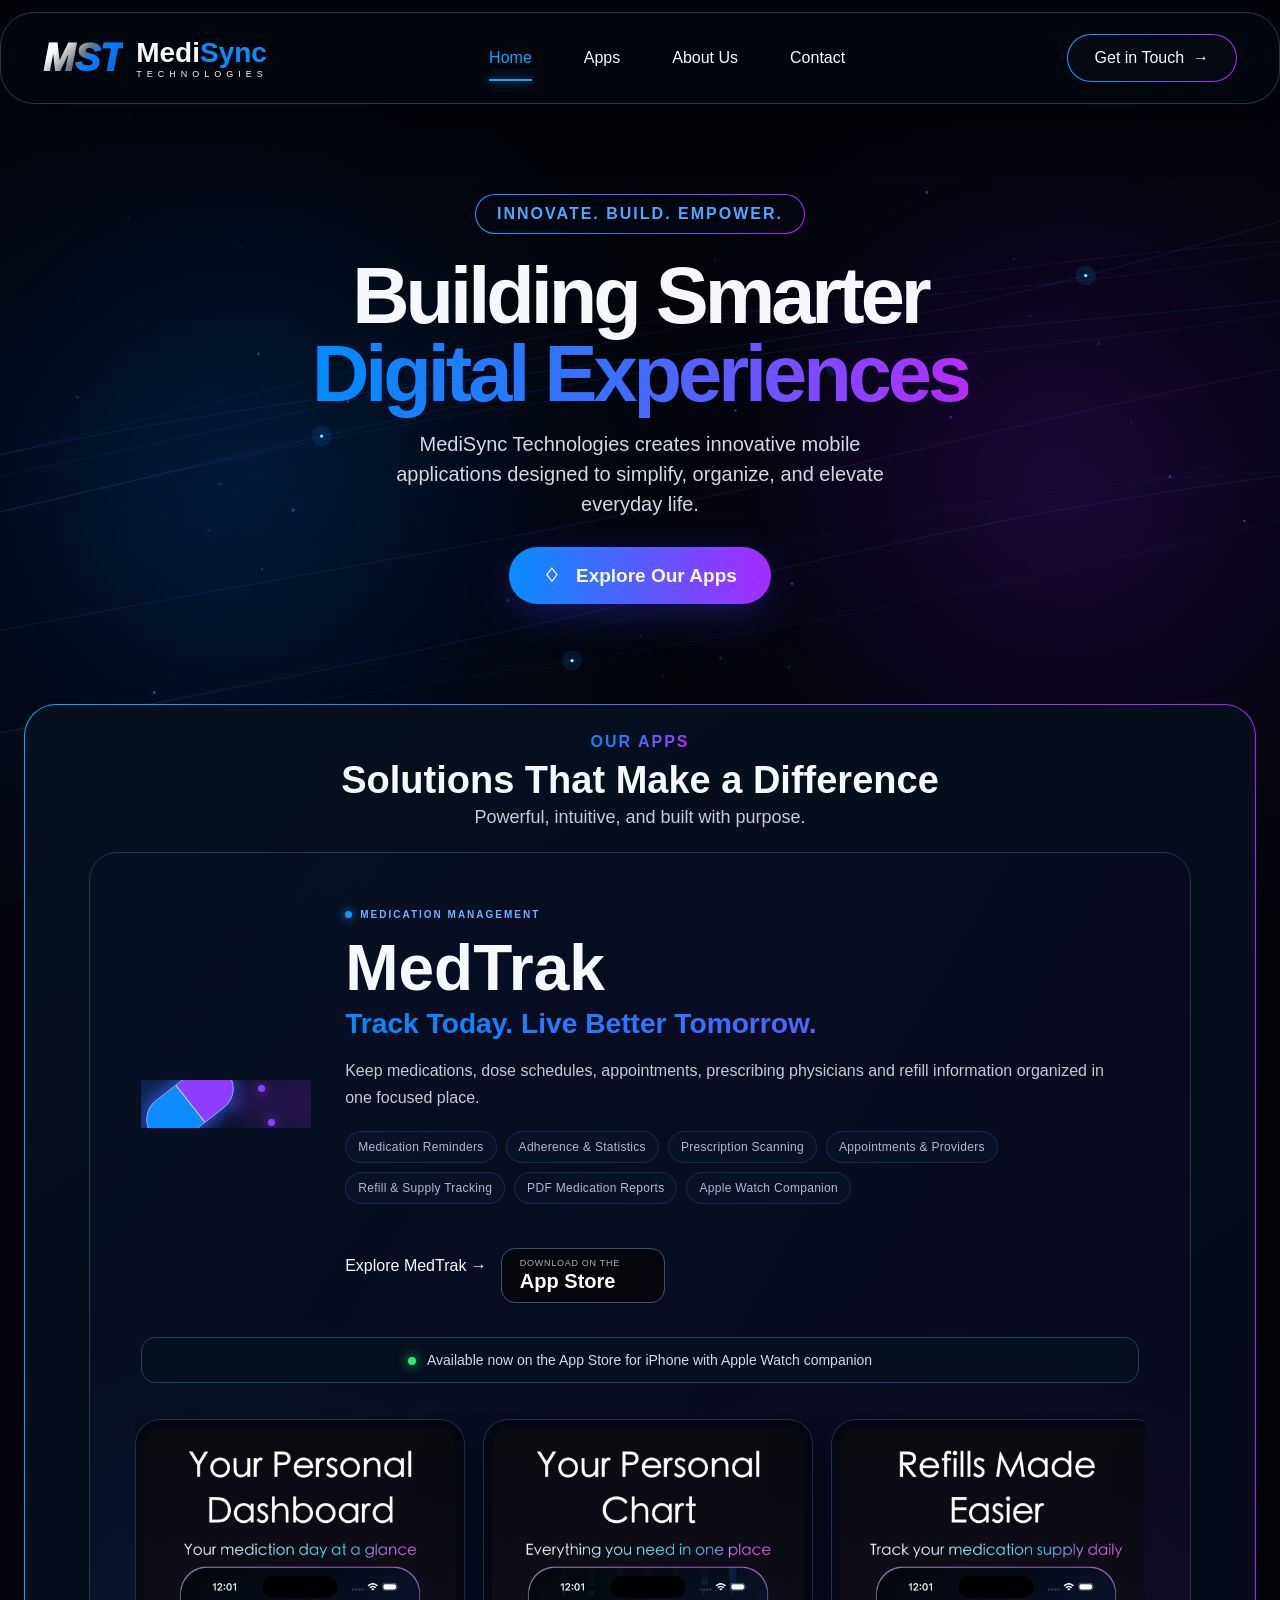
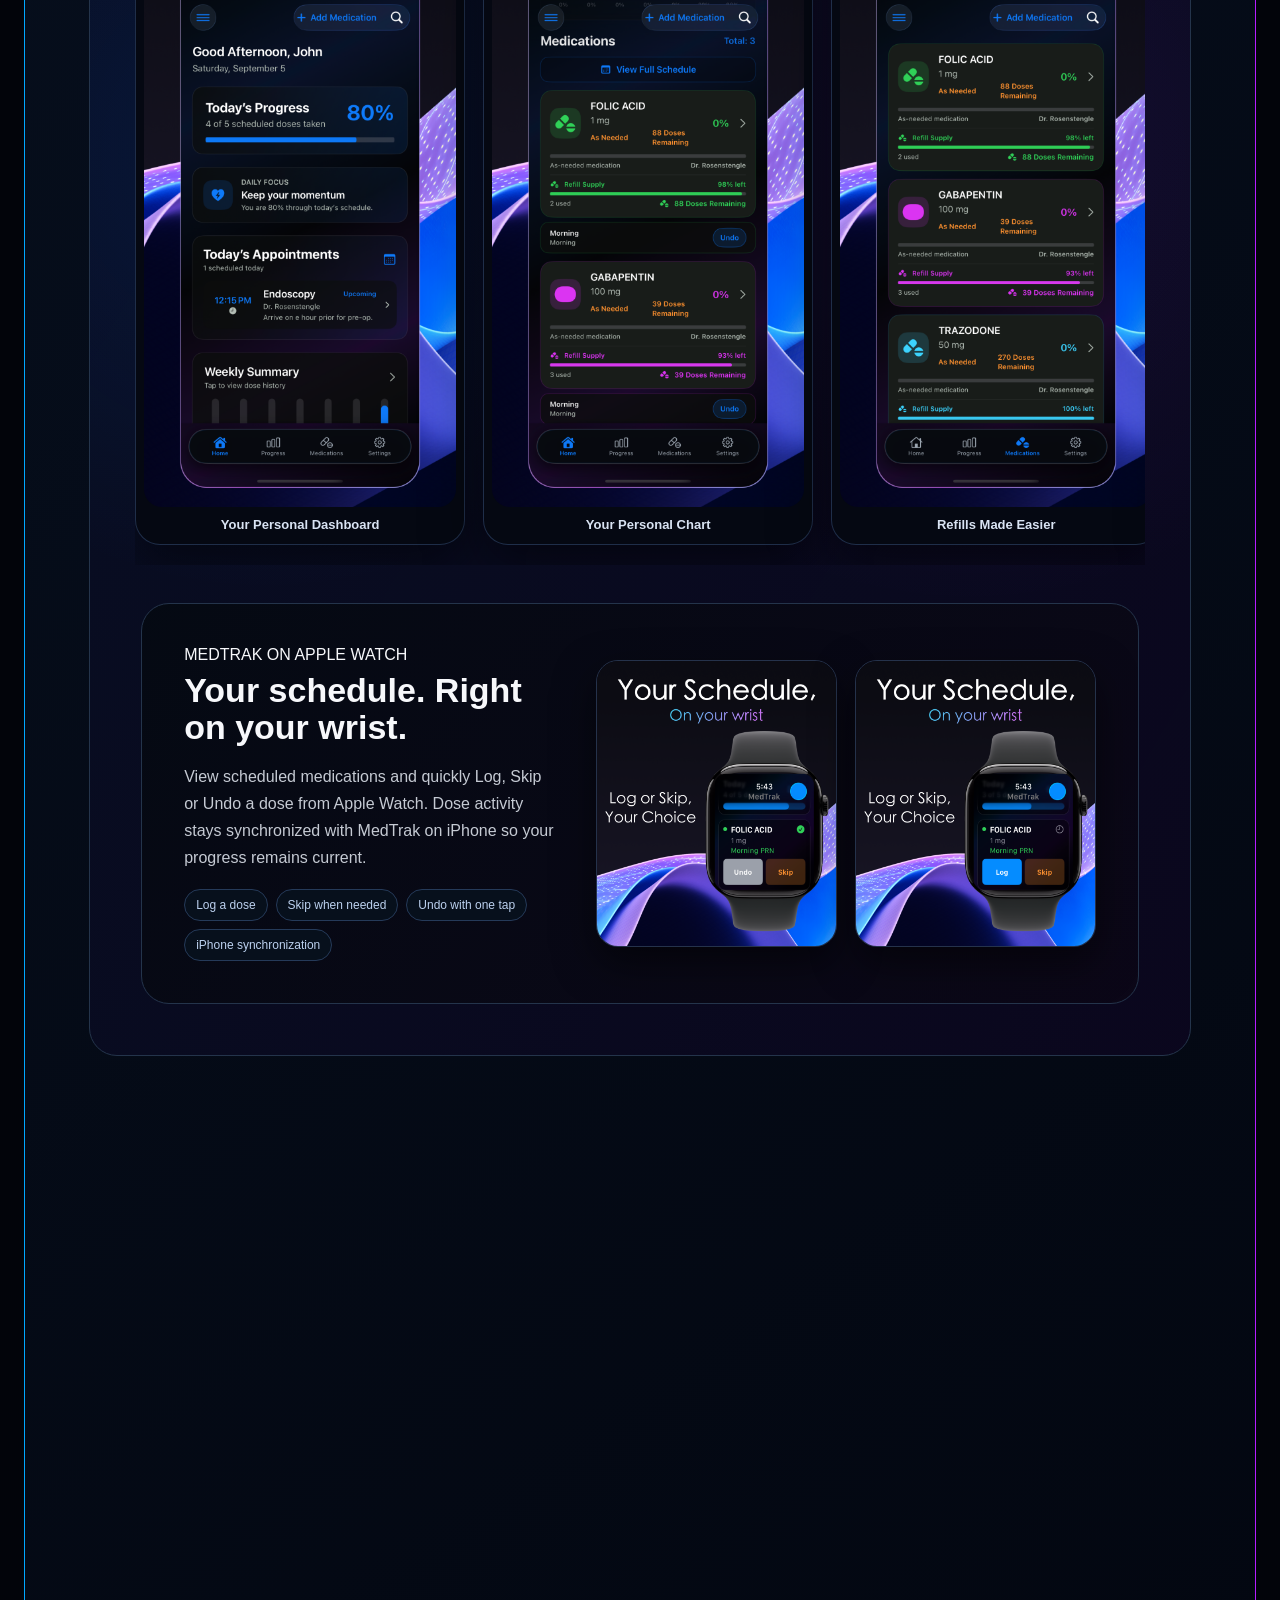
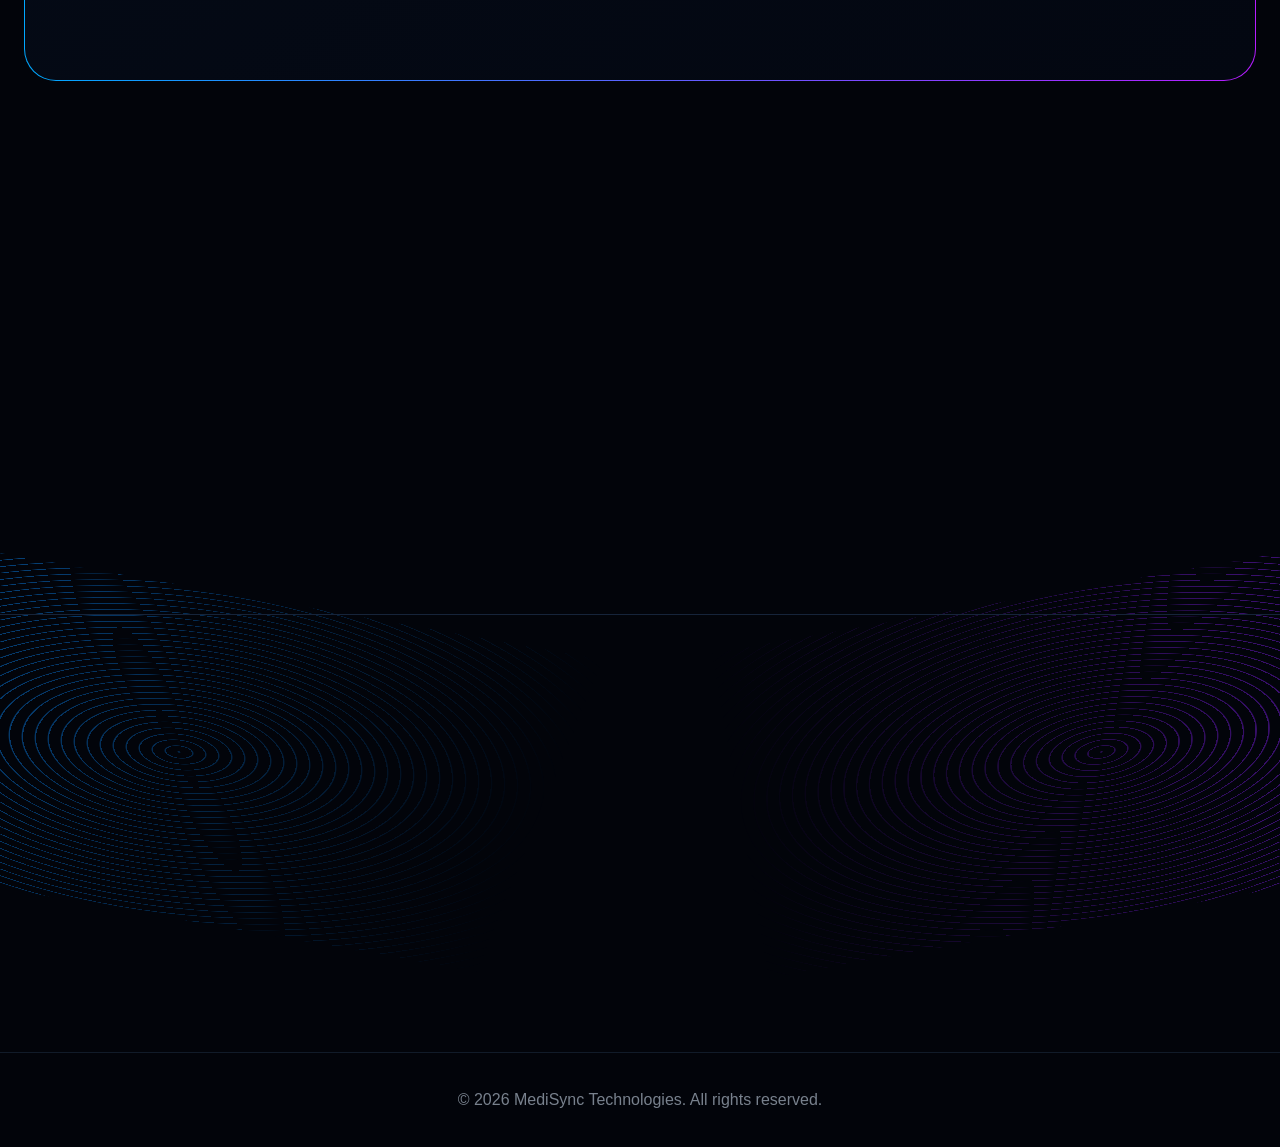
==== index-medtrak-fixed.html @ 6a45f472 "Add files via upload" ====
<!doctype html>
<html lang="en">
<head>
<meta charset="utf-8"><meta name="viewport" content="width=device-width,initial-scale=1">
<meta name="theme-color" content="#02040a">
<title>MediSync Technologies</title>
<meta name="description" content="MediSync Technologies creates innovative mobile applications designed to simplify, organize, and elevate everyday life.">
<link rel="stylesheet" href="styles.css">
</head>
<body>
<canvas id="mst-particle-canvas" aria-hidden="true"></canvas>

<header class="topbar">
  <a class="brand" href="#home"><span class="mst">MST</span><span><b>Medi<span>Sync</span></b><small>TECHNOLOGIES</small></span></a>
  <nav><a class="active" href="#home">Home</a><a href="#apps">Apps</a><a href="#about">About Us</a><a href="#contact">Contact</a></nav>
  <a class="outline" href="#contact">Get in Touch&nbsp;&nbsp;→</a>
</header>

<main>
<section id="home" class="hero">
  <div class="hero-inner reveal">
    <div class="badge">INNOVATE. BUILD. EMPOWER.</div>
    <h1>Building Smarter<br><span>Digital Experiences</span></h1>
    <p>MediSync Technologies creates innovative mobile<br class="desktop"> applications designed to simplify, organize, and elevate<br class="desktop"> everyday life.</p>
    <a class="primary" href="#apps">♢ &nbsp; Explore Our Apps</a>
  </div>
</section>

<section id="apps" class="apps-shell">
  <div class="section-title reveal"><span>OUR APPS</span><h2>Solutions That Make a Difference</h2><p>Powerful, intuitive, and built with purpose.</p></div>
  <article class="app-card medtrak-showcase reveal">
  <div class="app-info medtrak-info">
    <div class="app-icon medtrak-icon" aria-label="MedTrak app icon">
      <div class="pill-icon" aria-hidden="true"><span></span></div>
      <i class="spark s1"></i><i class="spark s2"></i><i class="spark s3"></i>
    </div>

    <div class="app-copy">
      <div class="app-status"><span></span> MEDICATION MANAGEMENT</div>
      <h3>MedTrak</h3>
      <h4>Track Today. Live Better Tomorrow.</h4>
      <p>
        Keep medications, dose schedules, appointments, prescribing physicians and
        refill information organized in one focused place.
      </p>

      <div class="feature-chips" aria-label="MedTrak features">
        <span>Medication Reminders</span>
        <span>Adherence & Statistics</span>
        <span>Prescription Scanning</span>
        <span>Appointments & Providers</span>
        <span>Refill & Supply Tracking</span>
        <span>PDF Medication Reports</span>
        <span>Apple Watch Companion</span>
      </div>

      <div class="app-actions">
        <a class="outline-button" href="#medtrak-details">Explore MedTrak <span>→</span></a>
        <a class="store-badge live-store" href="https://apps.apple.com/us/app/id6804344201" target="_blank" rel="noopener" aria-label="Download MedTrak on the App Store">
          <small>DOWNLOAD ON THE</small>
          <strong>App Store</strong>
        </a>
      </div>
    </div>
  </div>

  <div class="medtrak-release-strip">
    <span class="release-dot"></span> Available now on the App Store for iPhone with Apple Watch companion
  </div>

  <div class="medtrak-gallery" aria-label="MedTrak App Store screenshots">
    <figure><img src="./1.png" alt="MedTrak personal dashboard showing today's medication progress and appointments" loading="lazy"><figcaption>Your Personal Dashboard</figcaption></figure>
    <figure><img src="./2.png" alt="MedTrak personal chart showing medications, refill supply and dose actions" loading="lazy"><figcaption>Your Personal Chart</figcaption></figure>
    <figure><img src="./3.png" alt="MedTrak medication supply and refill tracking screen" loading="lazy"><figcaption>Refills Made Easier</figcaption></figure>
    <figure><img src="./4.png" alt="MedTrak progress dashboard with medication adherence statistics" loading="lazy"><figcaption>Understand Your Habits</figcaption></figure>
    <figure><img src="./5.png" alt="MedTrak appointment details with physician, map and directions" loading="lazy"><figcaption>Organized Care</figcaption></figure>
    <figure><img src="./6.png" alt="MedTrak statistics showing adherence, streaks and medication insights" loading="lazy"><figcaption>Your Personal Goals</figcaption></figure>
  </div>

  <section class="watch-showcase" aria-label="MedTrak for Apple Watch">
    <div class="watch-copy">
      <div class="section-kicker">MEDTRAK ON APPLE WATCH</div>
      <h3>Your schedule. Right on your wrist.</h3>
      <p>View scheduled medications and quickly Log, Skip or Undo a dose from Apple Watch. Dose activity stays synchronized with MedTrak on iPhone so your progress remains current.</p>
      <div class="watch-points"><span>Log a dose</span><span>Skip when needed</span><span>Undo with one tap</span><span>iPhone synchronization</span></div>
    </div>
    <div class="watch-images">
      <img src="./w1.png" alt="MedTrak Apple Watch screen with Log and Skip controls" loading="lazy">
      <img src="./w2.png" alt="MedTrak Apple Watch screen after logging a dose with Undo control" loading="lazy">
    </div>
  </section>
</article>

<div class="medtrak-details reveal" id="medtrak-details">
  <div class="details-copy">
    <div class="section-kicker">MEDTRAK AT A GLANCE</div>
    <h3>Built to keep the important details close.</h3>
    <p>
      MedTrak brings medication schedules, dose history, refill supply, appointments, providers,
      prescription scanning, statistics and medication reports together in one focused experience.
    </p>
  </div>

  <div class="feature-grid">
    <div class="feature-card"><b>01</b><h4>Stay on schedule</h4><p>Daily timeline, reminders and quick Taken/Undo actions keep the day understandable.</p></div>
    <div class="feature-card"><b>02</b><h4>Know your supply</h4><p>Quantity, usage and doses remaining help make low-supply situations visible before they become urgent.</p></div>
    <div class="feature-card"><b>03</b><h4>Keep care connected</h4><p>Appointments, physicians, pharmacies and prescribed medications can stay linked together.</p></div>
    <div class="feature-card"><b>04</b><h4>Share a clear report</h4><p>Generate a clean medication summary for appointments, printing or sharing when needed.</p></div>
    <div class="feature-card"><b>05</b><h4>Scan supported prescriptions</h4><p>Use the camera to scan supported flat prescription labels, then review recognized information before saving.</p></div>
    <div class="feature-card"><b>06</b><h4>See your progress</h4><p>Review adherence, streaks, dose history and medication insights over time.</p></div>
  </div>
</div>
</section>

<section id="about" class="lower reveal"><span>ABOUT US</span><h2>Technology designed around real life.</h2><p>We create focused, thoughtfully designed digital experiences that make everyday tasks clearer, easier, and more useful.</p></section>
<section id="contact" class="lower contact reveal"><span>CONTACT</span><h2>Let's build something useful.</h2><a class="primary" href="mailto:hello@medisynctech.com">Get in Touch →</a></section>
</main>
<footer>© <span id="year"></span> MediSync Technologies. All rights reserved.</footer>
<script src="script.js"></script>
</body></html>
---- styles.css ----
*{box-sizing:border-box}html{scroll-behavior:auto}body{margin:0;background:#02040a;color:#f7f8fb;font-family:Inter,-apple-system,BlinkMacSystemFont,"Segoe UI",sans-serif;overflow-x:hidden}a{text-decoration:none;color:inherit}#mst-particle-canvas{position:fixed!important;inset:0!important;width:100%!important;height:100%!important;z-index:0!important;pointer-events:none!important}.topbar,main,footer{position:relative;z-index:1}.topbar{position:sticky;top:12px;z-index:30;max-width:1500px;margin:12px auto 0;padding:13px 42px;min-height:80px;border:1px solid #26394d;border-radius:34px;background:rgba(2,6,13,.82);backdrop-filter:blur(18px);display:flex;align-items:center;justify-content:space-between;box-shadow:0 16px 50px #0008}.brand{display:flex;align-items:center;gap:13px}.brand .mst{font-size:38px;font-weight:950;font-style:italic;background:linear-gradient(135deg,#fff 20%,#6d737d 47%,#087fff 55%,#0066dc);-webkit-background-clip:text;color:transparent}.brand b{font-size:28px}.brand b span{color:#098cff}.brand small{display:block;font-size:9px;letter-spacing:5px}.topbar nav{display:flex;gap:52px}.topbar nav a{padding:23px 0;position:relative}.topbar nav a.active,.topbar nav a:hover{color:#00a8ff}.topbar nav a.active:after{content:"";position:absolute;left:0;right:0;bottom:9px;height:2px;background:#00a8ff;box-shadow:0 0 12px #00a8ff}.outline{display:inline-flex;padding:14px 27px;border:1px solid transparent;border-radius:999px;background:linear-gradient(#040912,#040912) padding-box,linear-gradient(90deg,#00a8ff,#bd1cff) border-box}.hero{min-height:640px;display:grid;place-items:center;text-align:center;padding:55px 20px 105px;overflow:hidden;background:radial-gradient(circle at 20% 58%,#0077ff1f,transparent 28%),radial-gradient(circle at 82% 58%,#861cff1f,transparent 28%)}.hero:before,.hero:after{content:"";position:absolute;width:58vw;height:330px;bottom:30px;opacity:.55;background:repeating-radial-gradient(ellipse at center,#0b8cff 0 1px,transparent 2px 13px);transform:rotate(10deg) skewX(-12deg);mask-image:linear-gradient(90deg,#000,transparent)}.hero:before{left:-15%}.hero:after{right:-15%;transform:rotate(-10deg) scaleX(-1);background:repeating-radial-gradient(ellipse at center,#8b22ff 0 1px,transparent 2px 13px)}.hero-inner{z-index:2}.badge{display:inline-block;padding:10px 21px;border:1px solid transparent;border-radius:999px;background:linear-gradient(#020610,#020610) padding-box,linear-gradient(90deg,#00a8ff,#b31dff) border-box;color:#49aaff;font-weight:800;letter-spacing:2px}.hero h1{font-size:clamp(54px,6.2vw,96px);line-height:.98;letter-spacing:-4px;margin:23px 0 17px}.hero h1 span,.app-copy h4,.section-title>span,.lower>span{background:linear-gradient(90deg,#008cff,#416cff,#b52cff);-webkit-background-clip:text;color:transparent}.hero p{font-size:20px;line-height:1.5;color:#d5d8df;margin:0 0 28px}.primary{display:inline-flex;padding:17px 34px;border-radius:999px;background:linear-gradient(90deg,#078dff,#a52cff);font-size:19px;font-weight:750;box-shadow:0 12px 40px #433dff4d}.apps-shell{margin:-40px 24px 0;padding:28px clamp(20px,5vw,72px) 48px;border:1px solid transparent;border-radius:32px;background:linear-gradient(145deg,#07101f,#030711) padding-box,linear-gradient(90deg,#00a8ff,#b51cff) border-box;box-shadow:0 -10px 38px #334cff24}.section-title{text-align:center}.section-title>span,.lower>span{font-weight:900;letter-spacing:2px}.section-title h2{font-size:38px;margin:8px 0 5px}.section-title p{margin:0;color:#c8ccd4;font-size:18px}.app-card{max-width:1280px;margin:24px auto 0;padding:28px;border:1px solid #24344b;border-radius:28px;background:#040912d9;display:grid;grid-template-columns:.88fr 1.2fr;gap:32px;overflow:hidden}.app-copy{display:flex;align-items:center;gap:30px}.med-icon{position:relative;flex:0 0 190px;height:190px;border-radius:42px;border:2px solid #218cff;background:radial-gradient(circle at 45% 40%,#19338c,#080c1c 63%);box-shadow:0 0 28px #096dff,0 0 38px #8b22ff77 inset}.capsule{position:absolute;left:46px;top:71px;width:100px;height:46px;border-radius:30px;transform:rotate(-45deg);background:linear-gradient(90deg,#0875ff 0 50%,#8151ff 50%);border:2px solid #7d9cff;box-shadow:0 0 20px #315fff}.med-icon i{position:absolute;width:7px;height:7px;border-radius:50%;background:#8c3cff;box-shadow:0 0 10px #8c3cff}.med-icon i:nth-of-type(1){left:140px;top:48px}.med-icon i:nth-of-type(2){left:151px;top:63px}.med-icon i:nth-of-type(3){left:132px;top:133px}.app-copy h3{font-size:38px;margin:0}.app-copy h4{font-size:22px;margin:2px 0 17px}.app-copy p{color:#c5cad3;line-height:1.65;margin:0 0 20px}.phones{display:flex;gap:20px;justify-content:center;align-items:flex-end}.phone{width:188px;height:360px;border-radius:31px;padding:7px;background:linear-gradient(145deg,#68635b,#111419 22%,#080a0e 80%,#746b5e);box-shadow:0 0 25px #216aff33}.notch{position:relative;z-index:2;width:60px;height:13px;background:#020305;border-radius:0 0 10px 10px;margin:0 auto -12px}.screen{height:100%;border-radius:25px;background:#03070d;padding:25px 12px 12px;overflow:hidden}.pt{display:block;font-size:14px;margin-bottom:18px}.ring{width:95px;height:95px;margin:5px auto 20px;border-radius:50%;background:conic-gradient(#00df89 0 85%,#16372f 85%);display:grid;place-content:center;position:relative}.ring:after{content:"";position:absolute;inset:8px;border-radius:50%;background:#071018}.ring strong,.ring small{position:relative;z-index:1;text-align:center}.ring strong{font-size:22px}.ring small{font-size:8px;color:#a9b1bb}.screen h5{font-size:10px;margin:10px 0}.row,.timeline{position:relative;background:#0a1018;border-radius:7px;padding:9px;margin:7px 0;font-size:8px;min-height:44px}.row b,.timeline b{display:block}.row small,.timeline small{color:#9ba6b3}.row em,.timeline em{position:absolute;right:7px;top:8px;color:#00e68c;font-style:normal;font-size:7px}.timeline{border-left:2px solid #00e68c}.purpleline{border-left-color:#a34cff}.purple{color:#b957ff!important}.score{text-align:center;padding:8px 0 14px}.score strong{display:block;font-size:25px}.score small{font-size:8px;color:#9ba6b3}.summary{position:relative;font-size:8px;padding:7px 0 12px}.summary b{float:right}.summary i{position:absolute;left:0;bottom:4px;height:3px;background:#00e68c;border-radius:3px}.lower{max-width:1100px;margin:105px auto;padding:65px 28px;text-align:center}.lower h2{font-size:clamp(40px,5vw,65px);margin:18px auto}.lower p{max-width:700px;margin:auto;color:#bec5cf;font-size:19px;line-height:1.7}.contact{border-top:1px solid #16243a}.contact .primary{margin-top:18px}footer{text-align:center;padding:38px;color:#78818d;border-top:1px solid #111b29}.reveal{opacity:0;transform:translateY(32px);transition:.75s ease}.reveal.visible{opacity:1;transform:none}@media(max-width:1050px){.topbar{padding:10px 22px}.topbar nav{gap:20px}.topbar>.outline{display:none}.app-card{grid-template-columns:1fr}.app-copy{justify-content:center}}@media(max-width:760px){.topbar{top:0;margin:0;border-radius:0}.brand b,.brand small{display:none}.brand .mst{font-size:30px}.topbar nav{gap:13px}.topbar nav a{font-size:13px}.hero{padding-top:85px}.hero h1{letter-spacing:-2px}.desktop{display:none}.apps-shell{margin:-30px 10px 0;padding:25px 14px}.section-title h2{font-size:30px}.app-copy{flex-direction:column;text-align:center}.med-icon{flex-basis:auto;width:165px;height:165px}.capsule{left:33px;top:59px}.phones{justify-content:flex-start;overflow-x:auto;padding-bottom:10px}.phone{min-width:180px}}
/* ============================
   MEDTRAK SHOWCASE — V2
   ============================ */
.medtrak-showcase{
  grid-template-columns:1fr 1.15fr;
  padding:34px;
  gap:38px;
  background:
    radial-gradient(circle at 16% 50%,rgba(13,108,255,.13),transparent 34%),
    radial-gradient(circle at 80% 50%,rgba(150,43,255,.10),transparent 36%),
    linear-gradient(120deg,rgba(7,16,35,.92),rgba(11,7,30,.86));
}
.medtrak-info{grid-template-columns:190px 1fr;gap:30px}
.medtrak-icon{position:relative;overflow:hidden}
.medtrak-icon:before{content:"";position:absolute;inset:-30%;background:conic-gradient(from 180deg,transparent,#167fff33,transparent,#a133ff30,transparent);animation:iconHalo 8s linear infinite}
@keyframes iconHalo{to{transform:rotate(360deg)}}
.medtrak-icon>*{position:relative}
.pill-icon{width:98px;height:48px;border-radius:30px;transform:rotate(-38deg);background:linear-gradient(90deg,#0b8dff 0 50%,#8e3dff 50%);border:1px solid #8cb3ff;box-shadow:0 0 22px #405dff}
.pill-icon span{position:absolute;left:50%;top:0;bottom:0;width:1px;background:#cdd7ff}
.spark{position:absolute;width:7px;height:7px;border-radius:50%;background:#8d41ff;box-shadow:0 0 12px #8d41ff}.s1{top:39px;right:36px}.s2{top:54px;right:24px}.s3{bottom:36px;right:46px}
.app-status{display:inline-flex;align-items:center;gap:8px;margin-bottom:8px;color:#70afff;font-size:10px;font-weight:800;letter-spacing:2px}
.app-status span{width:7px;height:7px;border-radius:50%;background:#0a9aff;box-shadow:0 0 10px #0a9aff}
.feature-chips{display:flex;flex-wrap:wrap;gap:8px;margin-top:18px}
.feature-chips span{padding:8px 11px;border:1px solid rgba(71,129,255,.2);border-radius:999px;background:rgba(9,20,43,.7);color:#aebad0;font-size:10px;letter-spacing:.3px}
.app-actions{display:flex;align-items:center;gap:16px;flex-wrap:wrap;margin-top:2px}
.store-badge{margin-top:20px;min-width:148px;padding:8px 18px;border-radius:9px;background:#020305;border:1px solid rgba(255,255,255,.2);display:flex;flex-direction:column;line-height:1}.store-badge small{font-size:7px;letter-spacing:1.4px;color:#a9afb8}.store-badge strong{margin-top:5px;font-size:17px}
.medtrak-phones{gap:16px}
.phone-header{display:flex;justify-content:space-between;align-items:center;margin-bottom:16px;font-size:10px}.phone-header span{font-weight:700}.phone-header b{color:#687388;letter-spacing:1px}
.today-progress{display:flex;align-items:center;gap:9px;margin:7px 0 16px;padding:8px;border-radius:10px;background:#0c131e}.today-progress>div:last-child{display:flex;flex-direction:column}.today-progress small{margin-top:2px;color:#7e899c;font-size:6px}
.mini-ring{width:42px;height:42px;border-radius:50%;background:conic-gradient(#12d99a 0 85%,#15372e 85%);display:grid;place-items:center;position:relative}.mini-ring:after{content:"";position:absolute;inset:5px;border-radius:50%;background:#081018}.mini-ring strong{position:relative;z-index:1;font-size:9px}
.timeline-med{position:relative;min-height:43px;margin-top:7px;padding:7px 7px 7px 15px;display:flex;align-items:center;gap:7px;border-radius:8px;background:#0d141f;font-size:7px}.timeline-med>i{position:absolute;left:0;top:0;bottom:0;width:2px;border-radius:2px;background:#12d99a}.timeline-med>div{display:flex;flex:1;flex-direction:column}.timeline-med small{margin-top:3px;color:#7f899a}.timeline-med em{font-style:normal;color:#19d59d;font-size:6px}.timeline-med.upcoming>i{background:#9a48ff}.timeline-med.upcoming em{color:#b66aff}.timeline-date{margin:3px 0 11px;color:#657188;font-size:6px;font-weight:800;letter-spacing:1.2px}.timeline-note{margin-top:14px;padding:9px;border:1px solid rgba(99,88,255,.12);border-radius:8px;color:#738097;font-size:6px;line-height:1.5;background:rgba(29,18,54,.25)}
.report-progress{height:3px;margin-top:9px;background:#202833}.report-progress i{display:block;height:100%;background:linear-gradient(90deg,#13d799,#0ca8db)}
.purple-bar i{background:linear-gradient(90deg,#0aa9d7,#9b43ff)}
.medtrak-details{width:min(1220px,100%);margin:52px auto 8px;display:grid;grid-template-columns:.7fr 1.3fr;gap:48px;align-items:start;padding:8px}
.details-copy h3{margin:12px 0 15px;font-size:clamp(29px,3vw,42px);line-height:1.08;letter-spacing:-1.2px}.details-copy p{color:#929caf;line-height:1.7;font-size:15px}
.feature-grid{display:grid;grid-template-columns:repeat(2,1fr);gap:13px}
.feature-card{min-height:158px;padding:20px;border:1px solid rgba(69,113,210,.18);border-radius:18px;background:linear-gradient(145deg,rgba(9,20,41,.62),rgba(7,9,22,.55));backdrop-filter:blur(10px)}
.feature-card>b{font-size:10px;color:#2b8cff;letter-spacing:2px}.feature-card h4{margin:10px 0 7px;font-size:17px}.feature-card p{margin:0;color:#8e99ab;font-size:12px;line-height:1.55}
@media(max-width:1100px){.medtrak-showcase{grid-template-columns:1fr}.medtrak-info{justify-content:center}.medtrak-details{grid-template-columns:1fr}}
@media(max-width:720px){.medtrak-showcase{padding:22px}.medtrak-info{grid-template-columns:1fr;text-align:center}.medtrak-icon{width:165px;margin:auto}.feature-chips,.app-actions{justify-content:center}.feature-grid{grid-template-columns:1fr}.medtrak-details{padding:0}}


/* ==========================================
   PRODUCTION PERFORMANCE PASS
   ========================================== */

/* Static atmospheric lighting replaces per-frame canvas gradients. */
body::before {
  content: "";
  position: fixed;
  inset: 0;
  z-index: 0;
  pointer-events: none;
  background:
    radial-gradient(circle at 14% 58%, rgba(0, 91, 215, .12), transparent 42%),
    radial-gradient(circle at 86% 56%, rgba(135, 28, 255, .08), transparent 38%),
    #02040a;
  transform: translateZ(0);
}

/* Canvas only draws particles/trails now. */
#mst-particle-canvas {
  background: transparent !important;
  contain: strict;
  transform: translateZ(0);
}

/* Blur is attractive but expensive while scrolling; use stable translucent fills instead. */
.topbar,
.app-card,
.feature-card,
.mst-app-card,
.apps-shell {
  -webkit-backdrop-filter: none !important;
  backdrop-filter: none !important;
}

/* Slightly more opaque backgrounds preserve the same visual feel without live blur. */
.topbar {
  background: rgba(2, 6, 13, .94) !important;
}

.app-card,
.medtrak-showcase {
  background:
    radial-gradient(circle at 16% 50%, rgba(13,108,255,.11), transparent 34%),
    radial-gradient(circle at 80% 50%, rgba(150,43,255,.08), transparent 36%),
    linear-gradient(120deg, rgba(7,16,35,.97), rgba(11,7,30,.95)) !important;
}

.feature-card {
  background: linear-gradient(145deg, rgba(9,20,41,.94), rgba(7,9,22,.92)) !important;
}

/* Keep the heavy lower sections out of layout/paint until near the viewport. */
.medtrak-details,
.lower,
.simple-section,
.contact-section {
  content-visibility: auto;
  contain-intrinsic-size: 800px;
}

/* Tell the browser what will animate. */
.reveal {
  will-change: opacity, transform;
}

.reveal.visible {
  will-change: auto;
}

/* Avoid large shadows on every frame during scroll. */
.phone,
.medtrak-icon,
.app-card,
.apps-shell {
  box-shadow: none !important;
}

@media (prefers-reduced-motion: reduce) {
  #mst-particle-canvas {
    display: none !important;
  }
  .reveal {
    opacity: 1 !important;
    transform: none !important;
    transition: none !important;
  }
}


/* ==========================================
   MOBILE VERTICAL-SCROLL FIX
   Prevents sideways page movement / swipe capture
   ========================================== */

html,
body {
  width: 100%;
  max-width: 100%;
  overflow-x: clip !important;
  overscroll-behavior-x: none;
}

body {
  touch-action: pan-y;
}

.site-header,
main,
footer,
.hero,
.apps-shell,
.app-card,
.medtrak-showcase,
.medtrak-details,
.lower,
.simple-section,
.contact-section {
  max-width: 100%;
}

#mst-particle-canvas {
  max-width: 100vw !important;
  overflow: hidden;
  touch-action: none;
}

a,
button {
  touch-action: manipulation;
}

@media (max-width: 760px) {
  .phones,
  .phone-grid,
  .medtrak-phones {
    display: grid !important;
    grid-template-columns: 1fr !important;
    gap: 22px !important;
    width: 100% !important;
    max-width: 100% !important;
    overflow: visible !important;
    overflow-x: visible !important;
    padding-left: 0 !important;
    padding-right: 0 !important;
    touch-action: pan-y !important;
  }

  .phone {
    width: min(220px, 82vw) !important;
    min-width: 0 !important;
    max-width: 220px !important;
    margin: 0 auto !important;
  }

  .app-card,
  .medtrak-showcase,
  .app-info,
  .medtrak-info,
  .app-copy,
  .feature-grid,
  .medtrak-details {
    width: 100% !important;
    max-width: 100% !important;
    min-width: 0 !important;
  }

  .feature-chips {
    max-width: 100%;
  }

  .topbar {
    width: 100% !important;
    max-width: 100% !important;
    left: 0;
    right: 0;
  }

  .hero {
    width: 100%;
    overflow: hidden !important;
  }

  .hero::before,
  .hero::after {
    pointer-events: none;
  }
}

/* MedTrak live App Store presentation */
.live-store{display:inline-flex;flex-direction:column;justify-content:center;min-width:164px;padding:10px 18px;border:1px solid #44506a;border-radius:14px;background:#05070c;color:#fff;text-decoration:none;line-height:1.05;transition:.2s ease}
.live-store:hover{border-color:#218cff;box-shadow:0 0 24px #218cff35;transform:translateY(-1px)}
.live-store small{font-size:9px;letter-spacing:.08em}.live-store strong{font-size:20px;margin-top:3px}
.medtrak-release-strip{margin:26px 0 8px;padding:13px 16px;border:1px solid #1f3d66;border-radius:14px;background:#07101dd9;color:#cfd9e8;font-size:14px;text-align:center}
.release-dot{display:inline-block;width:8px;height:8px;margin-right:8px;border-radius:50%;background:#27e878;box-shadow:0 0 12px #27e878}
.medtrak-gallery{display:grid;grid-template-columns:repeat(3,minmax(0,1fr));gap:22px;margin-top:28px}
.medtrak-gallery figure{margin:0;padding:12px;border:1px solid #24344b;border-radius:24px;background:#040912d9;overflow:hidden;box-shadow:0 18px 55px #0008}
.medtrak-gallery img{display:block;width:100%;height:auto;border-radius:16px}
.medtrak-gallery figcaption{padding:12px 4px 3px;color:#d9e3f3;font-size:14px;font-weight:650;text-align:center}
.watch-showcase{display:grid;grid-template-columns:.8fr 1.2fr;gap:34px;align-items:center;margin:34px 0 0;padding:30px;border:1px solid #24344b;border-radius:28px;background:linear-gradient(135deg,#040912ee,#0b0717ee);overflow:hidden}
.watch-copy h3{font-size:34px;line-height:1.1;margin:8px 0 14px}.watch-copy p{color:#c5cad3;line-height:1.7}
.watch-points{display:flex;flex-wrap:wrap;gap:8px;margin-top:18px}.watch-points span{padding:8px 11px;border:1px solid #253a59;border-radius:999px;background:#07101c;color:#bcd1ef;font-size:12px}
.watch-images{display:grid;grid-template-columns:1fr 1fr;gap:16px}.watch-images img{display:block;width:100%;height:auto;border-radius:18px;border:1px solid #25324b;box-shadow:0 16px 40px #0008}
@media(max-width:900px){.medtrak-gallery{grid-template-columns:repeat(2,minmax(0,1fr))}.watch-showcase{grid-template-columns:1fr}.watch-copy{text-align:center}.watch-points{justify-content:center}}
@media(max-width:600px){.medtrak-gallery{grid-template-columns:1fr}.medtrak-gallery figure{padding:8px}.watch-showcase{padding:18px}.watch-images{grid-template-columns:1fr}.watch-copy h3{font-size:28px}.live-store{width:100%;align-items:center}.app-actions{align-items:stretch}}

/* MedTrak release layout — explicit overrides for the legacy app-card grid */
.medtrak-showcase{
  display:block !important;
  max-width:1280px;
  padding:clamp(24px,4vw,54px) !important;
  background:linear-gradient(145deg,rgba(4,9,18,.96),rgba(12,7,28,.94));
}
.medtrak-showcase .medtrak-info{
  display:grid !important;
  grid-template-columns:170px minmax(0,1fr) !important;
  gap:34px !important;
  align-items:center;
  width:100%;
}
.medtrak-showcase .app-copy{
  display:block !important;
  min-width:0;
  text-align:left !important;
}
.medtrak-showcase .app-copy h3{font-size:clamp(42px,5vw,68px);line-height:1;margin:8px 0 8px}
.medtrak-showcase .app-copy h4{font-size:clamp(21px,2.2vw,30px);margin:0 0 18px}
.medtrak-showcase .app-copy p{max-width:760px;font-size:16px}
.medtrak-showcase .feature-chips{display:flex;flex-wrap:wrap;gap:9px;margin:18px 0 24px}
.medtrak-showcase .feature-chips span{font-size:12px;padding:8px 12px}
.medtrak-showcase .app-actions{display:flex;flex-wrap:wrap;align-items:center;gap:14px}
.medtrak-release-strip{margin:34px 0 0;padding:14px 18px}

.medtrak-gallery{
  display:flex !important;
  gap:18px;
  margin:30px -6px 0;
  padding:6px 6px 20px;
  overflow-x:auto;
  scroll-snap-type:x mandatory;
  scrollbar-width:thin;
}
.medtrak-gallery figure{
  flex:0 0 clamp(245px,27vw,330px);
  scroll-snap-align:start;
  padding:8px !important;
  border-radius:25px !important;
  background:#050812 !important;
  border:1px solid rgba(83,121,179,.34) !important;
}
.medtrak-gallery img{width:100%;border-radius:18px !important}
.medtrak-gallery figcaption{font-size:13px;padding:10px 4px 4px}

.watch-showcase{
  display:grid !important;
  grid-template-columns:minmax(280px,.85fr) minmax(0,1.15fr) !important;
  gap:42px !important;
  margin-top:38px !important;
  padding:clamp(24px,3.5vw,42px) !important;
}
.watch-copy{text-align:left}
.watch-images{display:grid !important;grid-template-columns:1fr 1fr !important;gap:18px !important}
.watch-images img{width:100% !important;max-width:none !important;border-radius:22px !important}

@media(max-width:760px){
  .medtrak-showcase .medtrak-info{grid-template-columns:1fr !important;text-align:center}
  .medtrak-showcase .medtrak-icon{margin:0 auto}
  .medtrak-showcase .app-copy{text-align:center !important}
  .medtrak-showcase .app-copy p{margin-left:auto;margin-right:auto}
  .medtrak-showcase .feature-chips,.medtrak-showcase .app-actions{justify-content:center}
  .watch-showcase{grid-template-columns:1fr !important}
  .watch-copy{text-align:center}
  .watch-points{justify-content:center}
}
@media(max-width:520px){
  .medtrak-showcase{padding:20px 14px !important}
  .medtrak-gallery figure{flex-basis:82vw}
  .watch-images{grid-template-columns:1fr !important}
}
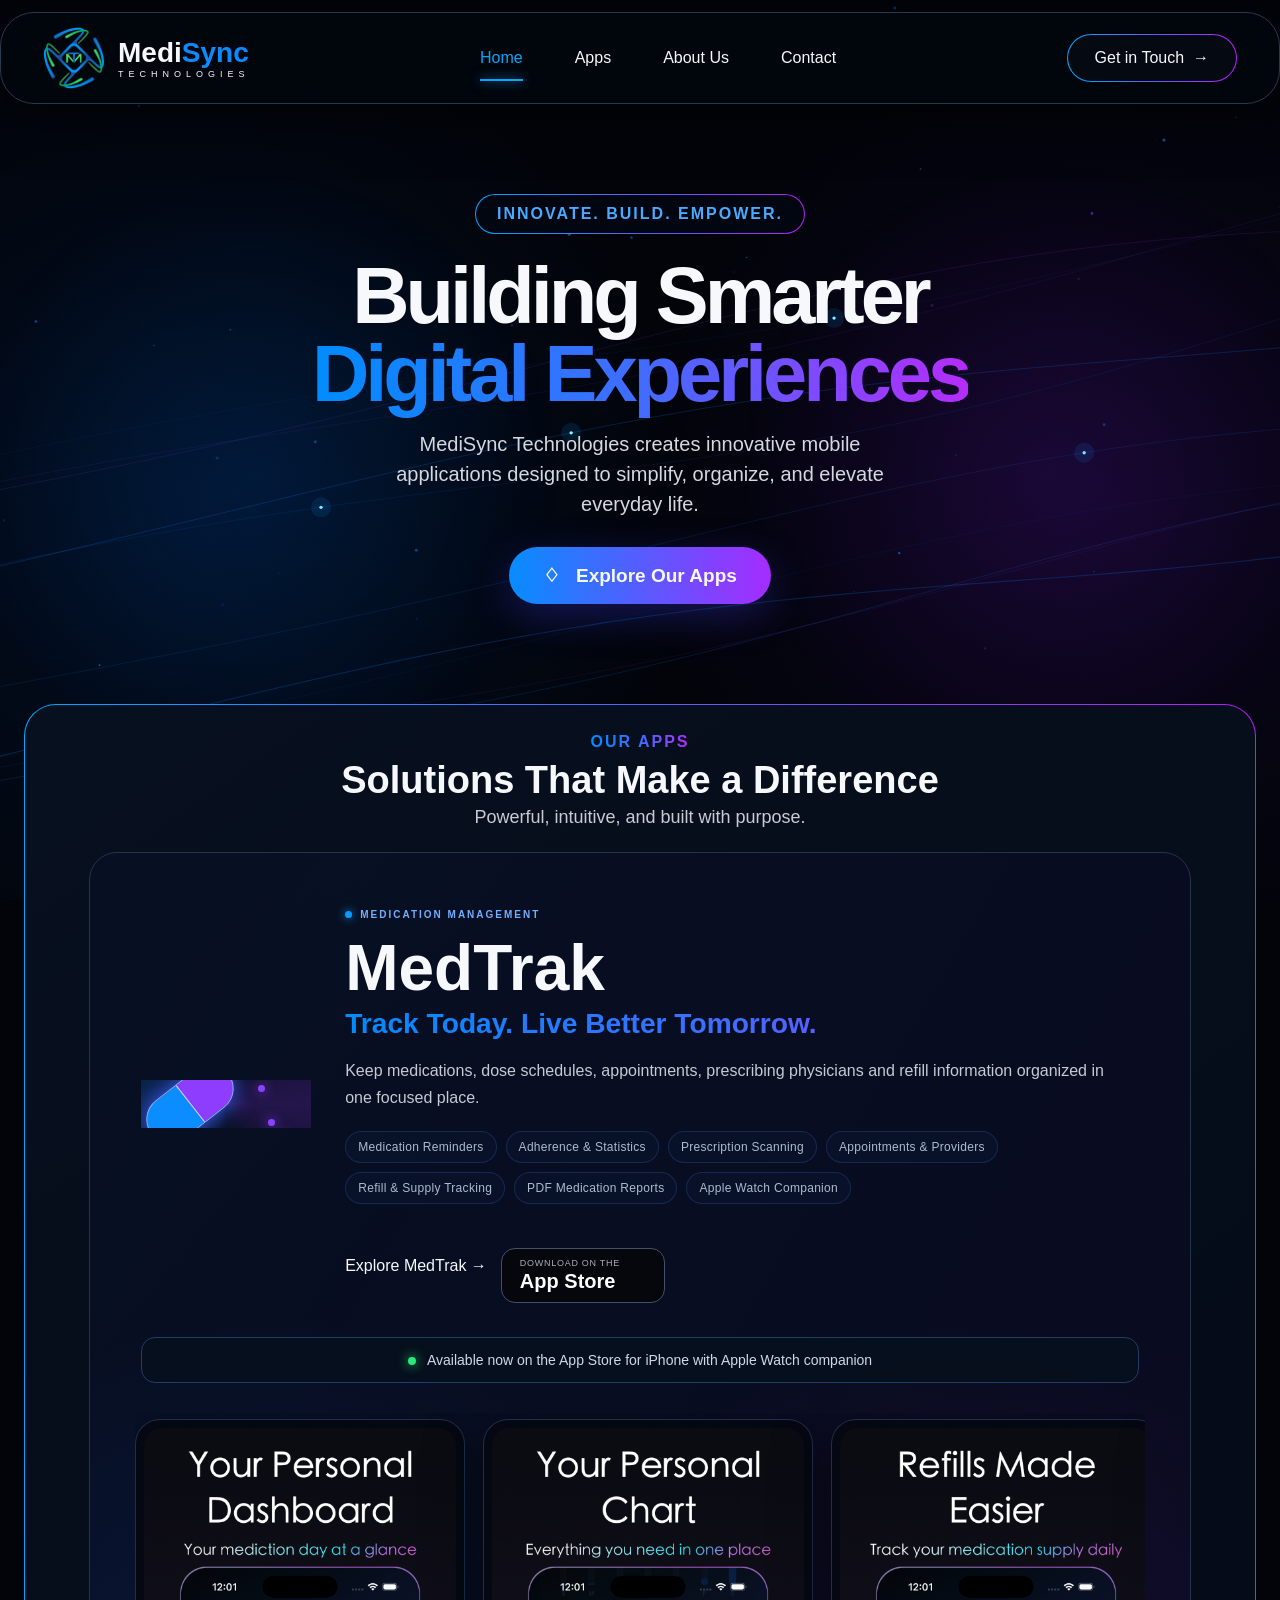
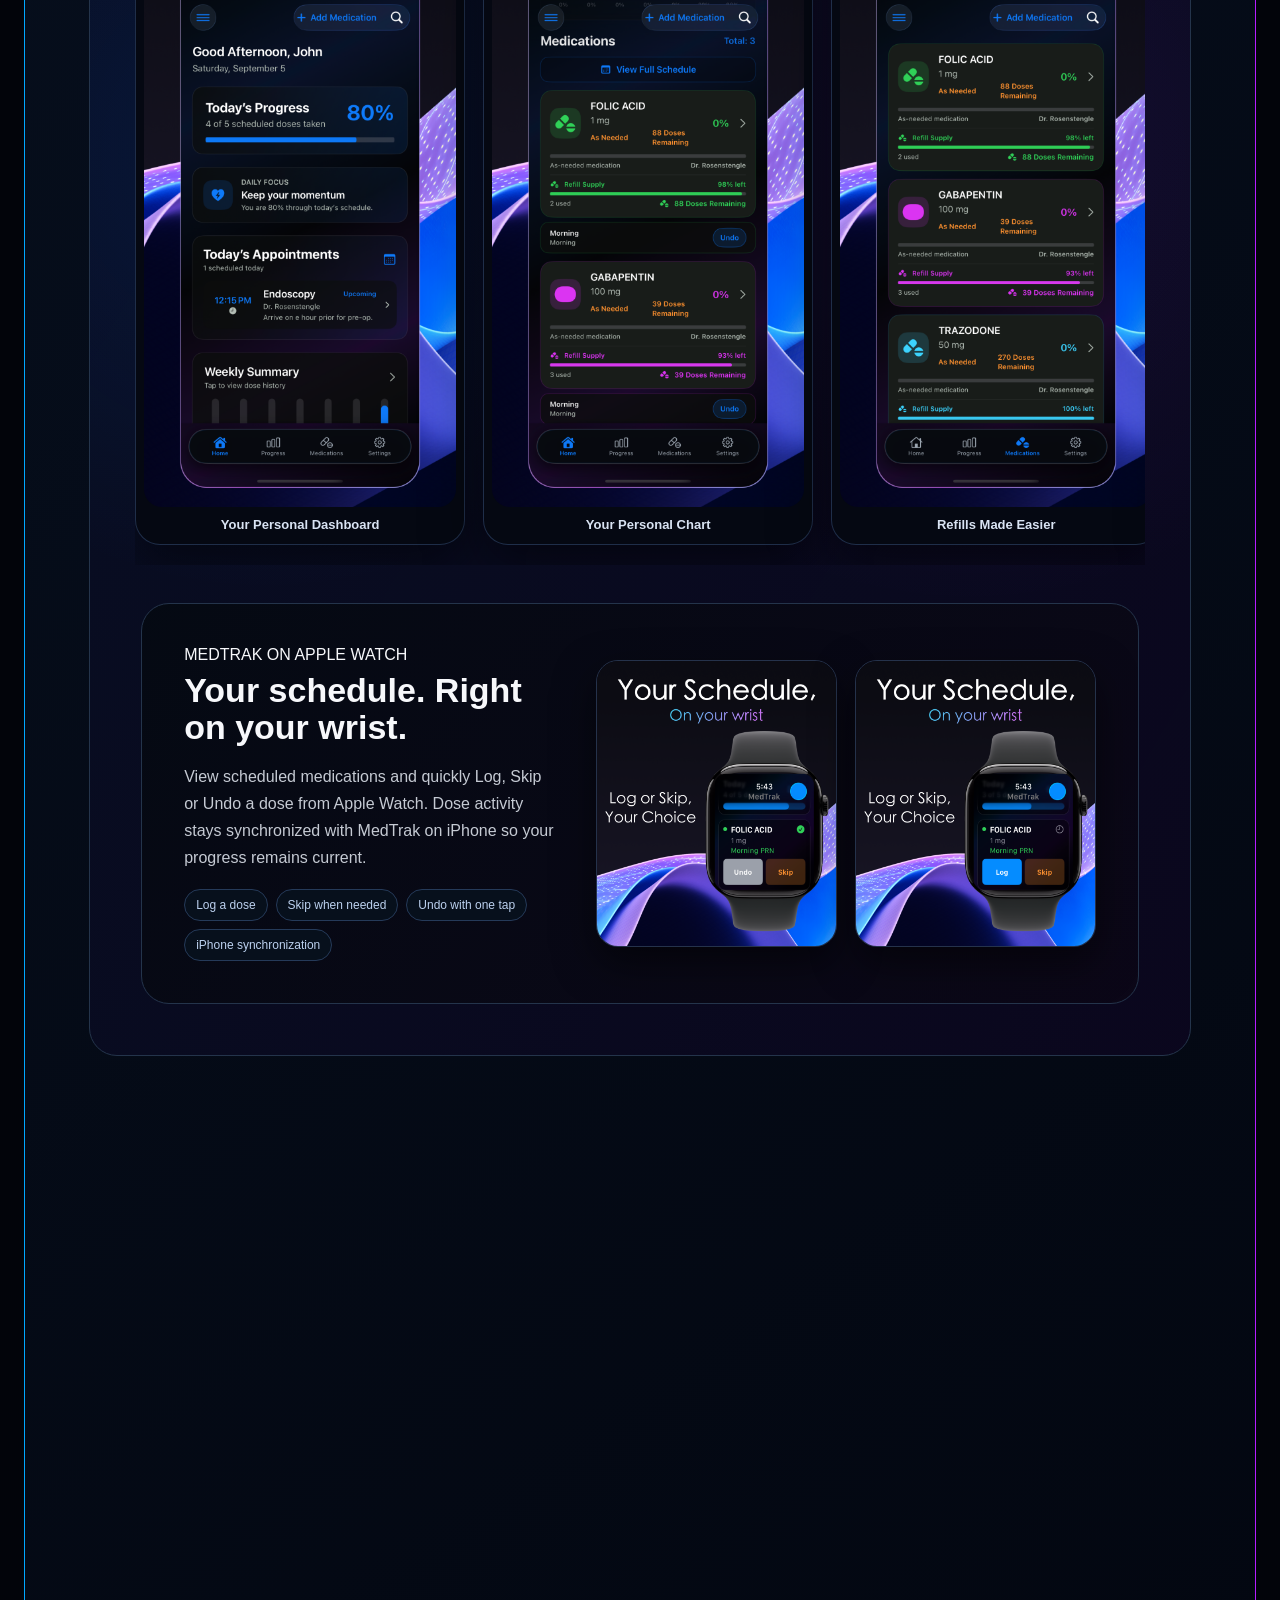
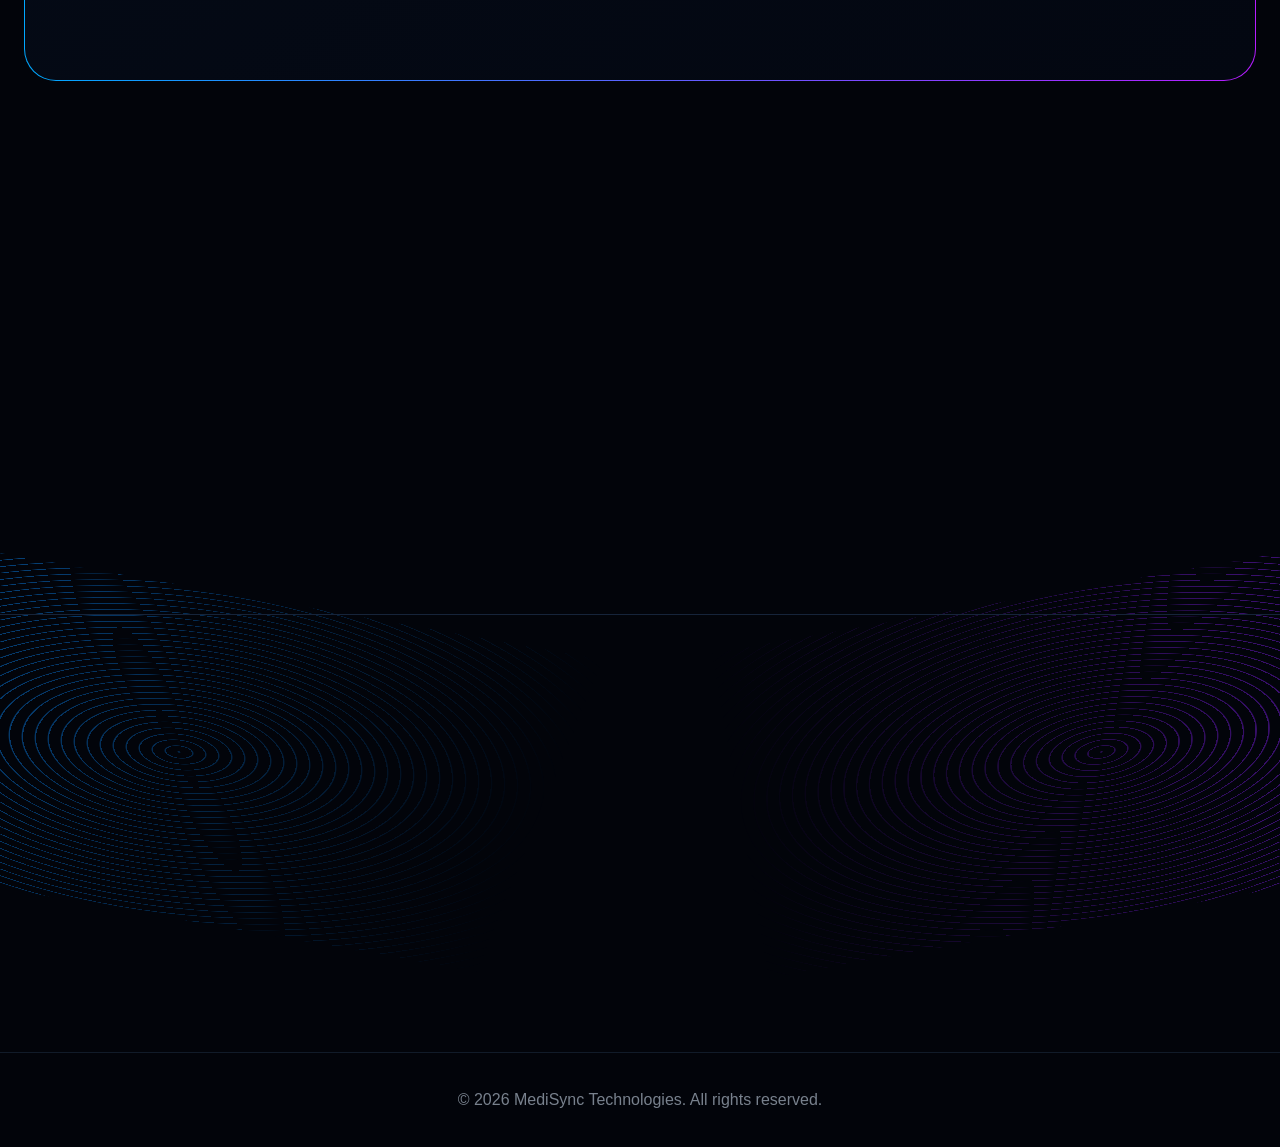
==== commit 0aec890a: "Add files via upload" ====
--- a/index-medtrak-fixed.html
+++ b/index-medtrak-fixed.html
@@ -5,13 +5,14 @@
 <meta name="theme-color" content="#02040a">
 <title>MediSync Technologies</title>
 <meta name="description" content="MediSync Technologies creates innovative mobile applications designed to simplify, organize, and elevate everyday life.">
+<link rel="icon" type="image/png" href="favicon.png">
 <link rel="stylesheet" href="styles.css">
 </head>
 <body>
 <canvas id="mst-particle-canvas" aria-hidden="true"></canvas>
 
 <header class="topbar">
-  <a class="brand" href="#home"><span class="mst">MST</span><span><b>Medi<span>Sync</span></b><small>TECHNOLOGIES</small></span></a>
+  <a class="brand" href="#home"><img class="brand-logo" src="mt-mark.png" alt="MediSync Technologies MT logo" width="62" height="62"><span><b>Medi<span>Sync</span></b><small>TECHNOLOGIES</small></span></a>
   <nav><a class="active" href="#home">Home</a><a href="#apps">Apps</a><a href="#about">About Us</a><a href="#contact">Contact</a></nav>
   <a class="outline" href="#contact">Get in Touch&nbsp;&nbsp;→</a>
 </header>
--- a/styles.css
+++ b/styles.css
@@ -320,3 +320,7 @@
   .medtrak-gallery figure{flex-basis:82vw}
   .watch-images{grid-template-columns:1fr !important}
 }
+
+/* MediSync Technologies: new transparent MT emblem */
+.topbar .brand .brand-logo{display:block;width:62px;height:62px;object-fit:contain;flex:0 0 62px}
+@media(max-width:760px){.topbar .brand .brand-logo{width:46px;height:46px;flex-basis:46px}}
